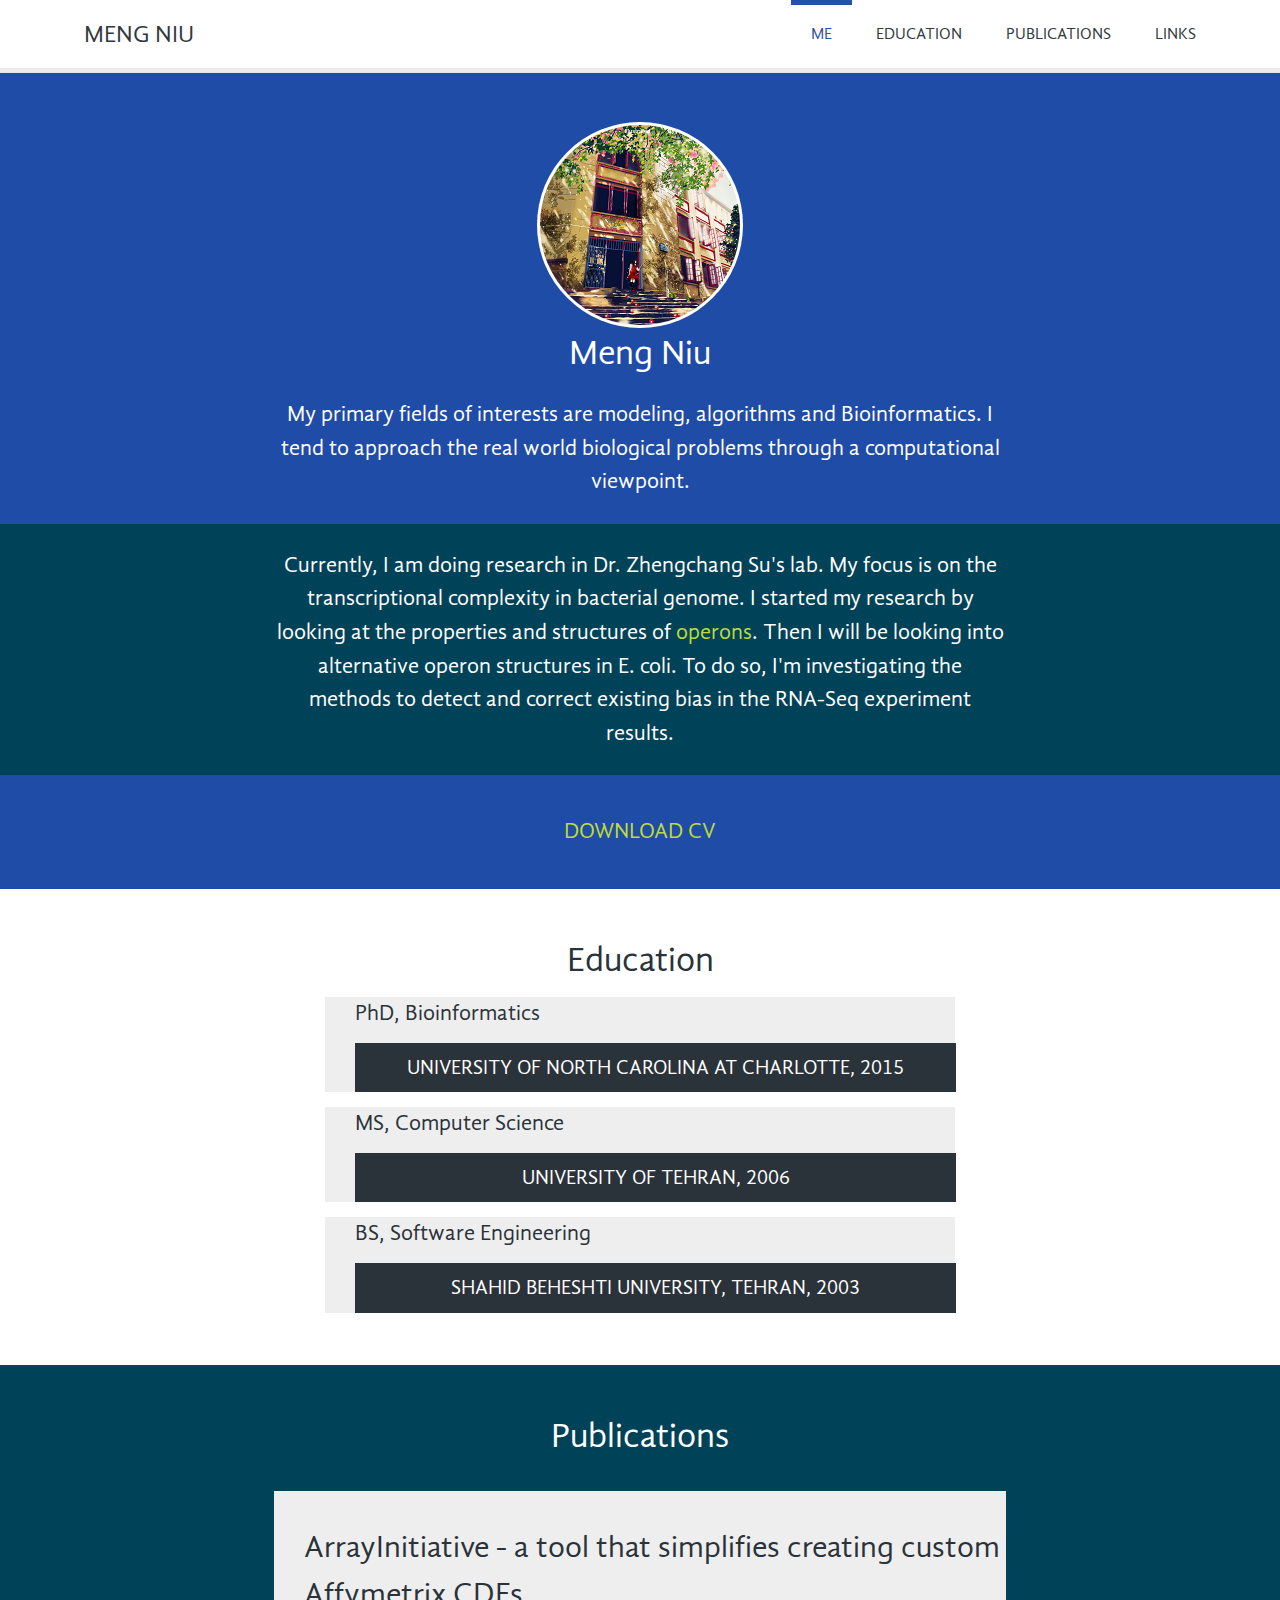
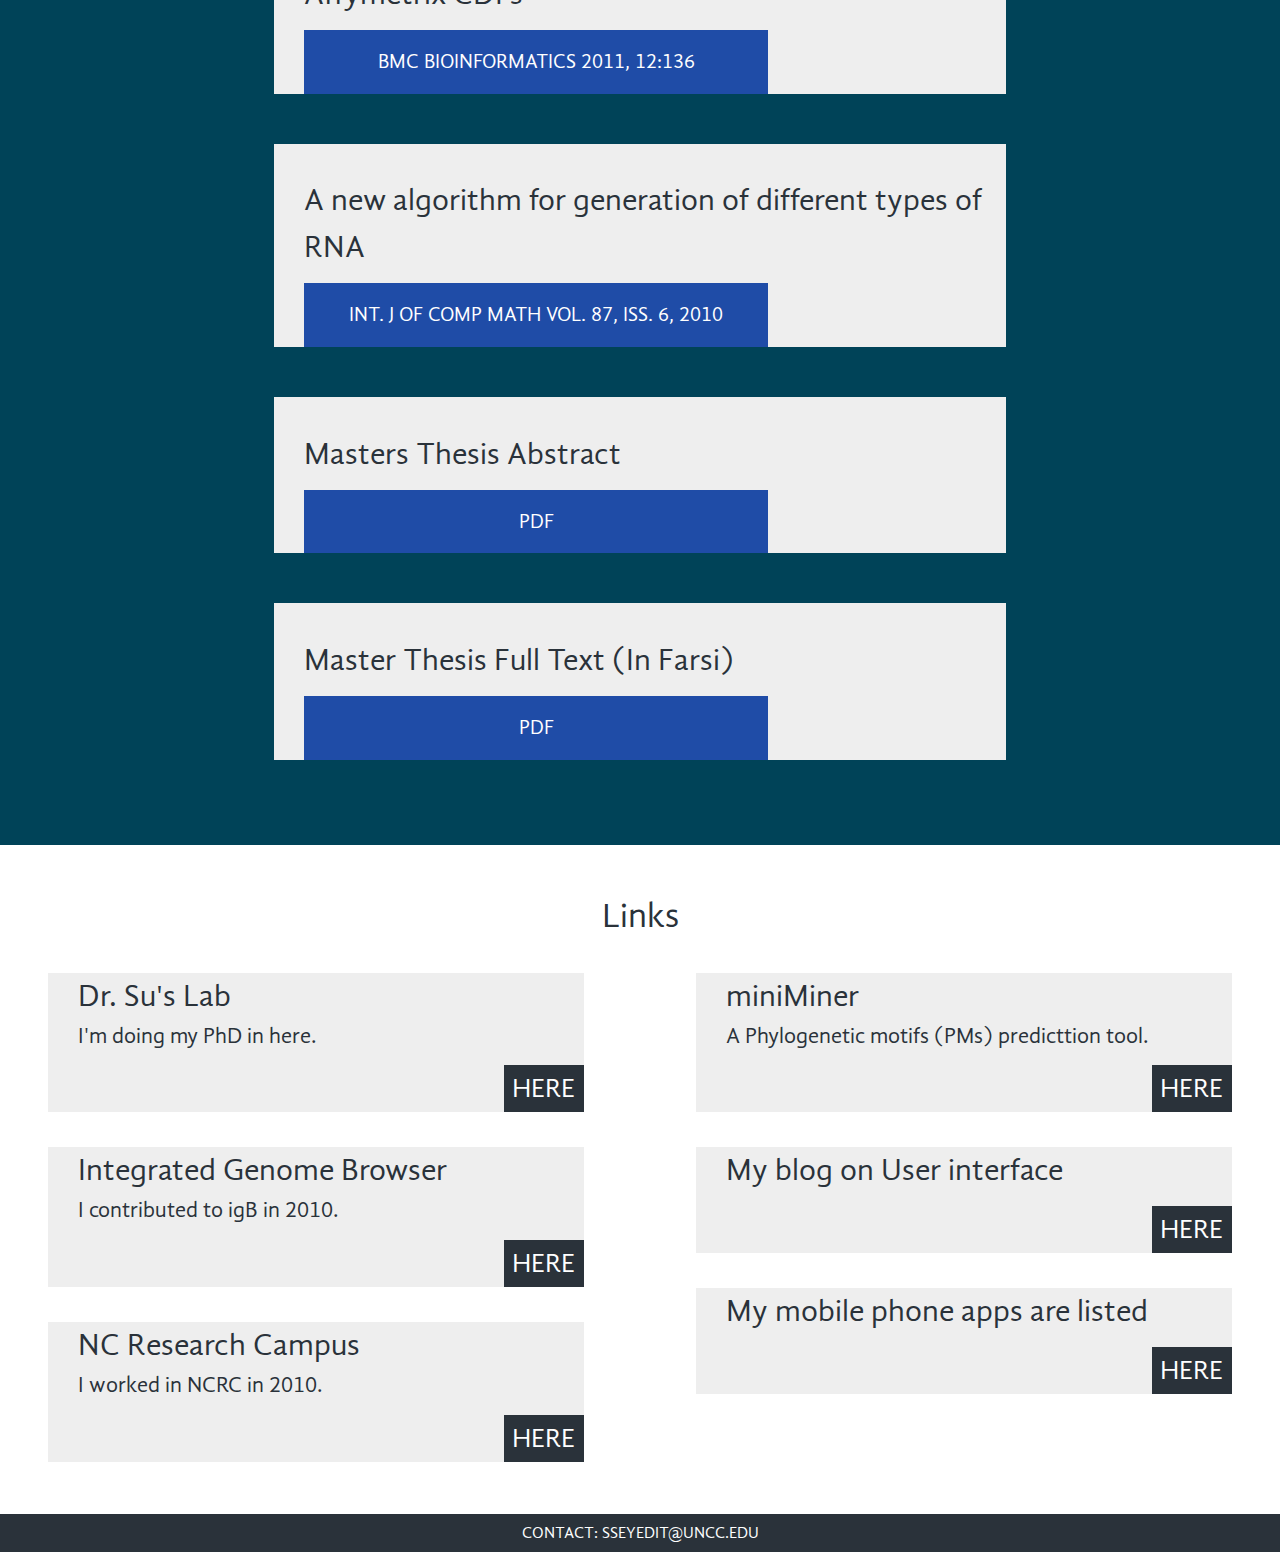
==== index.html @ 91dd3943 "clone_ehsans" ====
<!--
Author: W3layouts
Author URL: http://w3layouts.com
License: Creative Commons Attribution 3.0 Unported
License URL: http://creativecommons.org/licenses/by/3.0/
-->
<!DOCTYPE HTML>
<html>
	<head>
		<title>Meng Niu</title>
		<link href="styles/styleweb.css" rel="stylesheet" type="text/css"  media="all" />
		<link href='http://fonts.googleapis.com/css?family=Karla' rel='stylesheet' type='text/css'>
		<script type="text/javascript" src="https://ajax.googleapis.com/ajax/libs/jquery/1.9.1/jquery.min.js"></script>
		<script type="text/javascript" src="scripts/detectmobilebrowser.js"></script>
		<script type="text/javascript">
		
		if (isMobile()) {window.location='mindex.html'}
		
		jQuery(document).ready(function($) {
			var headerHeight = $("div#header").height()+2;
			$(".scroll").click(function(event){		
				event.preventDefault();

				var parent = $(this).parent();
				siblings = parent.siblings(),
				isOn = parent.toggleClass('active').hasClass('active');
				siblings.toggleClass('active', !isOn);

				var scrollToPosition = $(this.hash).offset().top-headerHeight;
				$('html,body').animate({scrollTop:scrollToPosition},400);

			});

			var topMenu = $("#top-nav");
			topMenuHeight = topMenu.outerHeight()+15;
			menuItems = topMenu.find("a");
			scrollItems = menuItems.map(function(){
					var item = $($(this).attr("href"));
					if (item.length) { return item; }
				});		

		});
		// Bind to scroll
		$(window).scroll(function() {
			// Get container scroll position
			var fromTop = $(this).scrollTop()+topMenuHeight;
			// Get id of current scroll item
			// var cur = scrollItems.map(function() {
			// 	if ($(this).offset().top < fromTop)
			// 		return this;
			// });
			// Get the id of the current element
			// cur = cur[cur.length-1];

			var distance = scrollItems.map(function() {
					return Math.abs($(this).offset().top - fromTop);
			});

			cur = scrollItems[distance.index(Math.min.apply(Math, distance))];

			var id = cur && cur.length ? cur[0].id : "me";
			// Set/remove active class
			menuItems
				.parent().removeClass("active")
				.end().filter("[href=#"+id+"]").parent().addClass("active");
			});
		</script>
	</head>
	<body>
		<!-- start-wrap -->
		<!-- start-header -->
	<div id="header" class="header">
		<div class="wrap">
			<!-- start-logo -->
			<div class="logo">
				<a href="#" alt="牛猛">Meng Niu</a> 
			</div>
			<!-- End-logo -->
			<!-- start-top-nav -->
			<div class="top-nav">
				<ul id="top-nav">
					<li class="active"><a href="#me" class="scroll">Me</a></li>
					<li><a href="#education" class="scroll">Education</a></li>
					<li><a href="#publication" class="scroll">Publications</a></li>
					<li><a href="#links" class="scroll">Links</a></li>
				</ul>
			</div>
			<div class="clear"> </div>
			<!-- End-top-nav -->
	     </div>
	</div>
		<!-- End-wrap -->
	<div id="content" class="content">
		<div class="grid1" id="me">
			<a href="#"><img src="images/sand.png" title="Ehsan" /></a>
			<h3>Meng Niu</h3>
			<p>
			My primary fields of interests are modeling, algorithms and Bioinformatics. I tend to approach the real world biological problems through a computational viewpoint.

			</p>
			<div>
				<p>
				Currently, I am doing research in Dr. Zhengchang Su's lab. My focus is on the transcriptional complexity in bacterial genome. I started my research by looking at the properties and structures of <a href="http://en.wikipedia.org/wiki/Operon" target="_blank">operons</a>. Then I will be looking into alternative operon structures in <i>E. coli</i>. To do so, I'm investigating the methods to detect and correct existing bias in the RNA-Seq experiment results.
	        	</p> 
        	</div>
        	<p class="twiiter-box"><a class="button" href="mydocs/Ehsan_Tabari_CV.pdf">Download CV</a></p>
		</div>
		<div class="grid2" id="education">
			<h3>Education</h3>
			<ul>
				<li>
					<p>PhD, Bioinformatics<br>
					<a href="http://bioinformatics.uncc.edu" target="_blank">University of North Carolina at Charlotte, 2015</a>
					<p>
				</li>
				<li>
					<p>MS, Computer Science <br>
					<a href="http://en.wikipedia.org/wiki/University_of_Tehran" target="_blank">University of Tehran, 2006</a>
					</p>
				</li>
				<li>
					<p>BS, Software Engineering<br>
					<a href="http://en.wikipedia.org/wiki/Shahid_Beheshti_University" target="_blank">Shahid Beheshti University, Tehran, 2003</a>
					</p>
				</li>
			</ul>
		</div>
		<div class="grid22" id="publication">
			<h3>Publications</h3>
			<ul>
				<li>
					<p><!--Christopher C Overall, D Andrew Carr, Ehsan S Tabari, Kevin J Thompson and Jennifer W Weller: --> <br><b>ArrayInitiative - a tool that simplifies creating custom Affymetrix CDFs</b><br>
					<a href="http://www.biomedcentral.com/1471-2105/12/136" target="_blank">BMC Bioinformatics 2011, 12:136</a>
					<p>
				</li>
				<li>
					<p><!--E. Seyedi-Tabari, H. Ahrabian and A. Nowzari-Dalini: --><br><b>A new algorithm for generation of different types of RNA</b> <br>
					<a href="http://www.tandfonline.com/doi/full/10.1080/00207160802140049" target="_blank">Int. J of Comp Math
Vol. 87, Iss. 6, 2010</a>
					</p>
				</li>
				<li>
					<p><br><b>Masters Thesis Abstract</b><br>
					<a href="http://etabari.com/mydocs/Ehsan_Tabari_thesisa.pdf" target="_blank">pdf</a>
					</p>
				</li>
				<li>
					<p><br><b>Master Thesis Full Text (In Farsi)</b><br>
					<a href="http://etabari.com/mydocs/Ehsan_Tabari_thesis.pdf" target="_blank" >pdf</a>
					</p>
				</li>
			</ul>
		</div>
		<div class="grid2col" id="links">
			<h3>Links</h3>
			<ul>
				<li>
					<div><b>Dr. Su's Lab</b><br>
						I'm doing my PhD in here.<br>
					<p><a href="http://sulab.uncc.edu/" target="_blank">here</a></p>
					</div>
				</li>
				<li>
					<div><b>Integrated Genome Browser</b><br>
						I contributed to igB in 2010.<br>
					<p><a href="http://igb.genoviz.org/" target="_blank">here</a></p>
					</div>
				</li>
				<li>
					<div><b>NC Research Campus</b><br>
						I worked in NCRC in 2010.<br>
					<p><a href="http://www.ncresearchcampus.net/" target="_blank">here</a></p>
					</div>
				</li>
				<li>
					<div><b>miniMiner</b><br>
					A Phylogenetic motifs (PMs) predicttion tool.<br>
					<p><a href="http://miniminer.sourceforge.net/" target="_blank">here</a></p>
					</div>
				</li>
				<li>
					<div><b>My blog on User interface</b><br>
					<p><a href="http://blog.etabari.com" target="_blank">here</a></p>
					</div>
				</li>
				<li>
					<div><b>My mobile phone apps are listed</b><br>
					<p><a href="http://etabari.com/winphone/" target="_blank">here</a></p>
					</div>
				</li>
			</ul>
		</div>
  <!--
		<div class="catch-me">
			<h3>I'M SOCIAL</h3>
			<p>How about follow me in social media?</p>
			<ul>
				<li><a href="#"><img src="images/facebook.png" title="facebook" /></a></li>
				<li><a href="#"><img src="images/rss.png" title="Rss" /></a></li>
				<li><a href="#"><img src="images/googlepluse.png" title="Googlepluse" /></a></li>
				<li><a href="#"><img src="images/twitt.png" title="Twitter" /></a></li>
			</ul>
		</div>
	-->
		<div class="footer">
			<p><!--Seyed Ehsan Seyedi Tabari--> Contact: sseyedit@uncc.edu</p>
		</div>
	</div>

	</body>
</html>
---- styles/styleweb.css ----
/*---
FOR WEB 

Author: W3layouts
Author URL: http://w3layouts.com
License: Creative Commons Attribution 3.0 Unported
License URL: http://creativecommons.org/licenses/by/3.0/
--*/

/*
color changes:

  1F4CA7  -> 1F4CA7
  2a323a -> BEDB39
*/
/* reset */
html,body,div,span,applet,object,iframe,h1,h2,h3,h4,h5,h6,p,blockquote,pre,a,abbr,acronym,address,big,cite,code,del,dfn,em,img,ins,kbd,q,s,samp,small,strike,strong,sub,sup,tt,var,b,u,i,dl,dt,dd,ol,nav ul,nav li,fieldset,form,label,legend,table,caption,tbody,tfoot,thead,tr,th,td,article,aside,canvas,details,embed,figure,figcaption,footer,header,hgroup,menu,nav,output,ruby,section,summary,time,mark,audio,video{margin:0;padding:0;border:0;font-size:100%;font:inherit;vertical-align:baseline;}
article, aside, details, figcaption, figure,footer, header, hgroup, menu, nav, section {display: block;}
ol,ul{list-style:none;margin:0px;padding:0px;}
blockquote,q{quotes:none;}
blockquote:before,blockquote:after,q:before,q:after{content:'';content:none;}
table{border-collapse:collapse;border-spacing:0;}
/* start editing from here */
a{text-decoration:none;}
.txt-rt{text-align:right;}/* text align right */
.txt-lt{text-align:left;}/* text align left */
.txt-center{text-align:center;}/* text align center */
.float-rt{float:right;}/* float right */
.float-lt{float:left;}/* float left */
.clear{clear:both;}/* clear float */
.pos-relative{position:relative;}/* Position Relative */
.pos-absolute{position:absolute;}/* Position Absolute */
.vertical-base{	vertical-align:baseline;}/* vertical align baseline */
.vertical-top{	vertical-align:top;}/* vertical align top */
nav.vertical ul li{	display:block;}/* vertical menu */
nav.horizontal ul li{	display: inline-block;}/* horizontal menu */
img{max-width:100%;}
/*end reset*/
@font-face {
    font-family: 'gandhi_sansregular';
    src: url('GandhiSans-Regular-webfont.eot');
    src: url('GandhiSans-Regular-webfont.eot?#iefix') format('embedded-opentype'),
         url('GandhiSans-Regular-webfont.woff') format('woff'),
         url('GandhiSans-Regular-webfont.ttf') format('truetype'),
         url('GandhiSans-Regular-webfont.svg#gandhi_sansregular') format('svg');
    font-weight: normal;
    font-style: normal;

}
.wrap{
	width:80%;
	margin:0 auto;
}
.content {
	margin-top: 72px;
}
/*---start-header---*/
.header{
	background: #FFFFFF;
	border-bottom: 5px solid rgba(192, 192, 192, 0.31);
	position: fixed;
	top: 0px;
	z-index: 5;
	opacity: 0.97;
	width:100%;
}
.logo{
	float:left;
}
.logo a{
	font-family: 'gandhi_sansregular';
	color: #2a323a;
	text-transform: uppercase;
	font-size: 24px;
	display: block;
	padding: 20px;
}
.top-nav{
	float:right;
}
.top-nav ul li{
	display:inline-block;
}
.top-nav ul li a{
	font-family: 'gandhi_sansregular';
	color: #2a323a;
	padding: 20px;
	display: block;
	text-transform: uppercase;
	transition: 0.5s ease;
	-o-transition: 0.5s ease;
	-webkit-transition: 0.5s ease;
}
.top-nav li.active> a, .top-nav li> a:hover {
	border-top: 5px solid #1F4CA7 ;
	color: #1F4CA7 ;
}
/*---End-header---*/
/*---content----*/
.grid1{
	background:#1F4CA7 ;
	text-align:center;
	padding-top: 50px;
	padding-bottom: 0px;
}
.grid1 h3{
	font-family: 'gandhi_sansregular';
	color: #FFF;
	font-size: 2.2em;
}
.grid1 img{
	background:#fff;
	padding:3px;
	border-radius: 50%;
}
.grid1 p a,.grid1 p{
	font-family: 'gandhi_sansregular';
	color: #FFF;
	font-size: 1.4em;
	line-height: 1.5em;
}
.grid1 p{
	width: 57%;
	margin:0 auto;
	padding: 25px 0;
}
.grid1 p a{
	font-size: 1em;
	/*padding-left: 5px;*/
	color:#BEDB39;
	transition: 0.5s ease;
	-o-transition: 0.5s ease;
	-webkit-transition: 0.5s ease;
}
.grid1 p a:hover{
	color:#FFF;
}

.grid1 div {
	background: #004358;
}


/*---grid2----*/

.grid2{
	text-align:center;
	padding: 50px 0px;
}

.grid2 h3{
	font-family: 'gandhi_sansregular';
	color: #2A323A;
	font-size: 2.2em;
}


.grid2 ul {
	margin: 2px auto;
}

.grid2 ul li{
	display:block; 
	padding: 15px 0px 0px 0px; 
	text-align: center;
}

.grid2 ul li a,.grid2 ul li p{
	width: 600px;
	display:block;
	text-align: center;
	background:#eee;
	margin: 0 auto;
}

.grid2 ul li p{
	font-family: 'gandhi_sansregular';
	text-align:left;
	padding-left: 30px;
	color: #2A323A;
	font-size: 1.4em;
	line-height: 1.5em;
}
.grid2 ul li p b{
	font-family: 'gandhi_sansregular';
	text-align:left;
	font-style: bold;
	color: #2A323A;
	font-size: 1.4em;
	line-height: 1.5em;
}
.grid2 ul li a{
	font-family: 'gandhi_sansregular';
	width: 537px;
	color: #FFFFFF;
	margin-top: 12px;
	background: #2A323A;
	display: block;
	padding: 8px 32px;
	text-transform: uppercase;
	font-size: 0.875em;
	transition: 0.5s ease;
	-o-transition: 0.5s ease;
	-webkit-transition: 0.5s ease;
}
.grid2 ul li a:hover{
	color:#1F4CA7 ;
}

/* === grid 22 ==== */

.grid22{
	text-align:center;
	padding: 50px 0px;
	background: #004358;
}

.grid22 h3{
	font-family: 'gandhi_sansregular';
	color: #FFFFFF;
	font-size: 2.2em;
}


.grid22 ul {
	margin: 10px auto;
}

.grid22 ul li{
	display:block; 
	padding: 25px; 
	text-align: center;
}

.grid22 ul li a,.grid22 ul li p{
	width: 57%;
	display:block;
	text-align: center;
	/*background: #eee;*/
	background: #eee;
	margin: 0 auto;
}

.grid22 ul li p{
	font-family: 'gandhi_sansregular';
	text-align:left;
	padding-left: 30px;
	padding-bottom: 0px;
	color: #2A323A;
	font-size: 1.4em;
	line-height: 1.5em;
}
.grid22 ul li p b{
	font-family: 'gandhi_sansregular';
	text-align:left;
	font-style: bold;
	color: #2A323A;
	font-size: 1.4em;
	line-height: 1.5em;
}

.grid22 ul li a{
	font-family: 'gandhi_sansregular';
	color: #FFFFFF;
	margin-top: 12px;
	background: #1F4CA7 ;
	display: inline-block;
	padding: 15px 32px;
	text-transform: uppercase;
	font-size: 0.875em;
	transition: 0.5s ease;
	-o-transition: 0.5s ease;
	-webkit-transition: 0.5s ease;
}
.grid22 ul li a:hover{
	background: #2A323A;
}




/*---grid2col----*/

.grid2col{
	text-align:center;
	padding: 50px 0px;

}

.grid2col h3{
	font-family: 'gandhi_sansregular';
	color: #2A323A;
	font-size: 2.2em;
}


.grid2col ul {
	margin: 2px auto;
	column-count: 2;
	-webkit-column-count: 2;
	-moz-column-count: 2;
}

.grid2col ul li{
	display:block; 
	padding: 35px 0px 0px 0px; 
	text-align: center;
}

.grid2col ul li a,.grid2col ul li p, .grid2col ul li div{
	width: 80%;
	display:inline-block;
	text-align: center;
	background:#eee;
	margin: 0 auto;
}

.grid2col ul li div{
	font-family: 'gandhi_sansregular';
	text-align:left;
	padding-left: 30px;
	color: #2A323A;
	font-size: 1.4em;
	line-height: 1.5em;
}
.grid2col ul li div p{
	font-family: 'gandhi_sansregular';
	text-align:right;
	color: #2A323A;
	font-size: 1.4em;
	line-height: 1.5em;
	width: 100%;
}
.grid2col ul li div b{
	font-family: 'gandhi_sansregular';
	text-align:left;
	font-style: bold;
	color: #2A323A;
	font-size: 1.4em;
	line-height: 1.5em;
}
.grid2col ul li a{
	font-family: 'gandhi_sansregular';
	width: 80px;
	color: #FFFFFF;
	margin-top: 12px;
	background: #2A323A;
	display: inline-block;
	padding-top: 8px 32px;
	text-transform: uppercase;
	font-size: 0.875em;
	transition: 0.5s ease;
	-o-transition: 0.5s ease;
	-webkit-transition: 0.5s ease;
}
.grid2col ul li a:hover{
	color:#1F4CA7 ;
}
/*----grid3-----*/
.grid3{
	background:#F5F5F5;
	padding: 50px 0px;
}
.grid3-header{
	text-align: center;
	border-bottom: 1px solid rgba(192, 192, 192, 0.44);
	width: 66%;
	margin: 0 auto;
}
.grid3-header h3{
	font-family: 'gandhi_sansregular';
	color: #2A323A;
	font-size: 2.3em;
	padding-bottom: 1px;
}
.grid3-header p{
	font-family: 'gandhi_sansregular';
	color: #2A323A;
	font-size: 1.4em;
	line-height: 1.5em;
	padding-bottom: 20px;
}
.grid3-left{
	float: left;
	width: 42%;
}
.grid3-left ul li{
	display:inline-block;
}
.grid3-left ul li a{
	padding: 9px;
}
.grid3-left h3{
	font-family: 'gandhi_sansregular';
	color: #2A323A;
	font-size: 1.9em;
	padding: 0px 0px 5px 0px;
}
.grid3-left p{
	font-family: 'gandhi_sansregular';
	color: #2A323A;
	font-size: 1em;
	line-height: 1.8em;
	padding-bottom: 20px;
	width: 98%;
}
.grid3-right{
	float: right;
	width: 57%;	
	background: #fff;
	padding: 4px;
	box-shadow: 0px 0px 10px rgba(136, 136, 136, 0.14);
}
.grid3-content{
	width: 65%;
	margin:0 auto;
	margin-top: 20px;
}
.button{
	font-family: 'gandhi_sansregular';
	color: #FFFFFF;
	margin-top: 0px;
	background: #1F4CA7 ;
	display: inline-block;
	padding: 15px 32px;
	text-transform: uppercase;
	font-size: 0.875em;
	transition: 0.5s ease;
	-o-transition: 0.5s ease;
	-webkit-transition: 0.5s ease;
}
.button:hover{
	background: #2A323A;
}
.grid3-left ul{
	margin: 0px 0px 9px 0px;
}
/*----twiiter-box----*/
.twiiter-box{
	padding: 25px 0px;
	text-align:center;
}
.twiiter-box p{
	font-family: 'gandhi_sansregular';
	color: #2A323A;
	font-size: 1em;
	line-height: 1.8em;
	padding-bottom: 20px;
	font-size: 1.2em;
}
.twiiter-box p a{
	color:#1F4CA7 ;
	transition: 0.5s ease;
	-o-transition: 0.5s ease;
	-webkit-transition: 0.5s ease;
	font-size: 1.1em;
}
.twiiter-box p a:hover{
	color:#2A323A;
}
/*---contact----*/
.contact{
	background: #1F4CA7 ;
	text-align: center;
	padding: 50px 0px;
}
.contact h3{
	font-family: 'gandhi_sansregular';
	color: #FFF;
	font-size: 2.2em;
	padding-bottom: 4px;
}
.contact input[type="text"]{
	width: 40%;
	display: inline-block;
	padding: 10px;
	margin: 20px 9px;
	font-family: 'gandhi_sansregular';
	color: #2A323A;
	font-size: 1em;
	outline: none;
}
.contact textarea{
	width: 83%;
	margin: 0 auto;
	display: block;
	padding: 10px;
	margin-bottom: 20px;
	height: 120px;
	font-family: 'gandhi_sansregular';
	color: #2A323A;
	font-size: 1em;
	outline: none;
}
.contact p{
	font-family: 'gandhi_sansregular';
	color: #FFF;
	font-size: 1em;
	line-height: 1.8em;
	margin-bottom: 3px;
}
.contact input[type="submit"]{
	font-family: 'gandhi_sansregular';
	color: #FFFFFF;
	margin-top: 12px;
	background: #2A323A;
	display: block;
	padding: 12px 0px;
	text-transform: uppercase;
	font-size: 0.875em;
	transition: 0.5s ease;
	-o-transition: 0.5s ease;
	-webkit-transition: 0.5s ease;
	border: none;
	width: 84.3%;
	margin: 0 auto;
	outline: none;
}
.contact input[type="submit"]:hover{
	background: #fff;
	color:#2A323A;
	cursor:pointer;
}
.catch-me{
	text-align:center;
	padding: 50px 0px;
}
.catch-me ul li{
	display:inline-block;
}
.catch-me h3{
	font-family: 'gandhi_sansregular';
	color: #2A323A;
	font-size: 2.2em;
	padding-bottom: 12px;
	text-transform: uppercase;
}
.catch-me p{
	font-family: 'gandhi_sansregular';
	color: #2A323A;
	font-size: 1em;
	line-height: 1.8em;
	width: 51%;
	margin: 0 auto;
	padding-bottom: 22px;
}
.catch-me ul li a{
	display: block;
	margin: 0px 5px;
}
.catch-me ul li a img{
	border-radius: 50%;
}
/*----footer----*/
.footer{
	text-align:center;
	padding:10px;
	background: #2A323A;
}
.footer p{
	font-family: 'gandhi_sansregular';
	color: #FFF;
	font-size: 1em;
	text-transform: uppercase;
}
.footer p a{
	color:#1F4CA7 ;
	transition: 0.5s ease;
	-o-transition: 0.5s ease;
	-webkit-transition: 0.5s ease;
}
.footer p a:hover{
	color:#fff;
}
/*----responsive design----*/
@media only screen and (max-width: 1366px) and (min-width: 1280px) {
	.wrap{
		width:90%;
	}
	.grid3-content {
		width: 76%;
	}
}
@media only screen and (max-width: 1280px) and (min-width: 1024px) {
	.wrap{
		width:90%;
	}
	.grid3-content {
		width: 76%;
	}
	.contact input[type="text"] {
		width: 39.5%;
	}
}
@media only screen and (max-width: 1024px) and (min-width: 768px) {
	.wrap{
		width:90%;
	}
	.grid3-content {
		width: 83%;
	}
	.grid3-header {
		width: 81%;
	}
	.contact input[type="text"] {
		width: 39%;
	}
	.contact input[type="submit"] {
		width:85%;
	}
	.catch-me p {
		width:70%;
	}
	.grid2 ul li {
		width: 174px;
	}
	.grid1 p {
		width: 77%;
	}
}
@media only screen and (max-width: 768px) and (min-width: 640px) {
	.wrap{
		width:90%;
	}
	.grid3-content {
		width: 83%;
	}
	.grid3-header {
		width: 81%;
	}
	.contact input[type="text"] {
		width: 38%;
	}
	.contact input[type="submit"] {
		width: 86%;
	}
	.catch-me p {
		width:70%;
	}
	.grid2 ul li {
		width: 160px;
	}
	.grid1 p {
		width: 77%;
	}
	.grid2 ul li a {
		padding: 8px 23px;
	}
	.grid3-right {
		width: 55%;
	}
	.catch-me ul li a {
		display: block;
		margin: 0px 10px;
	}
	.grid1 p a, .grid1 p,.grid2 p,.grid3 p{
		font-size:1.2em;
	}
	.grid3-header h3 {
		font-size: 2em;
	}
}
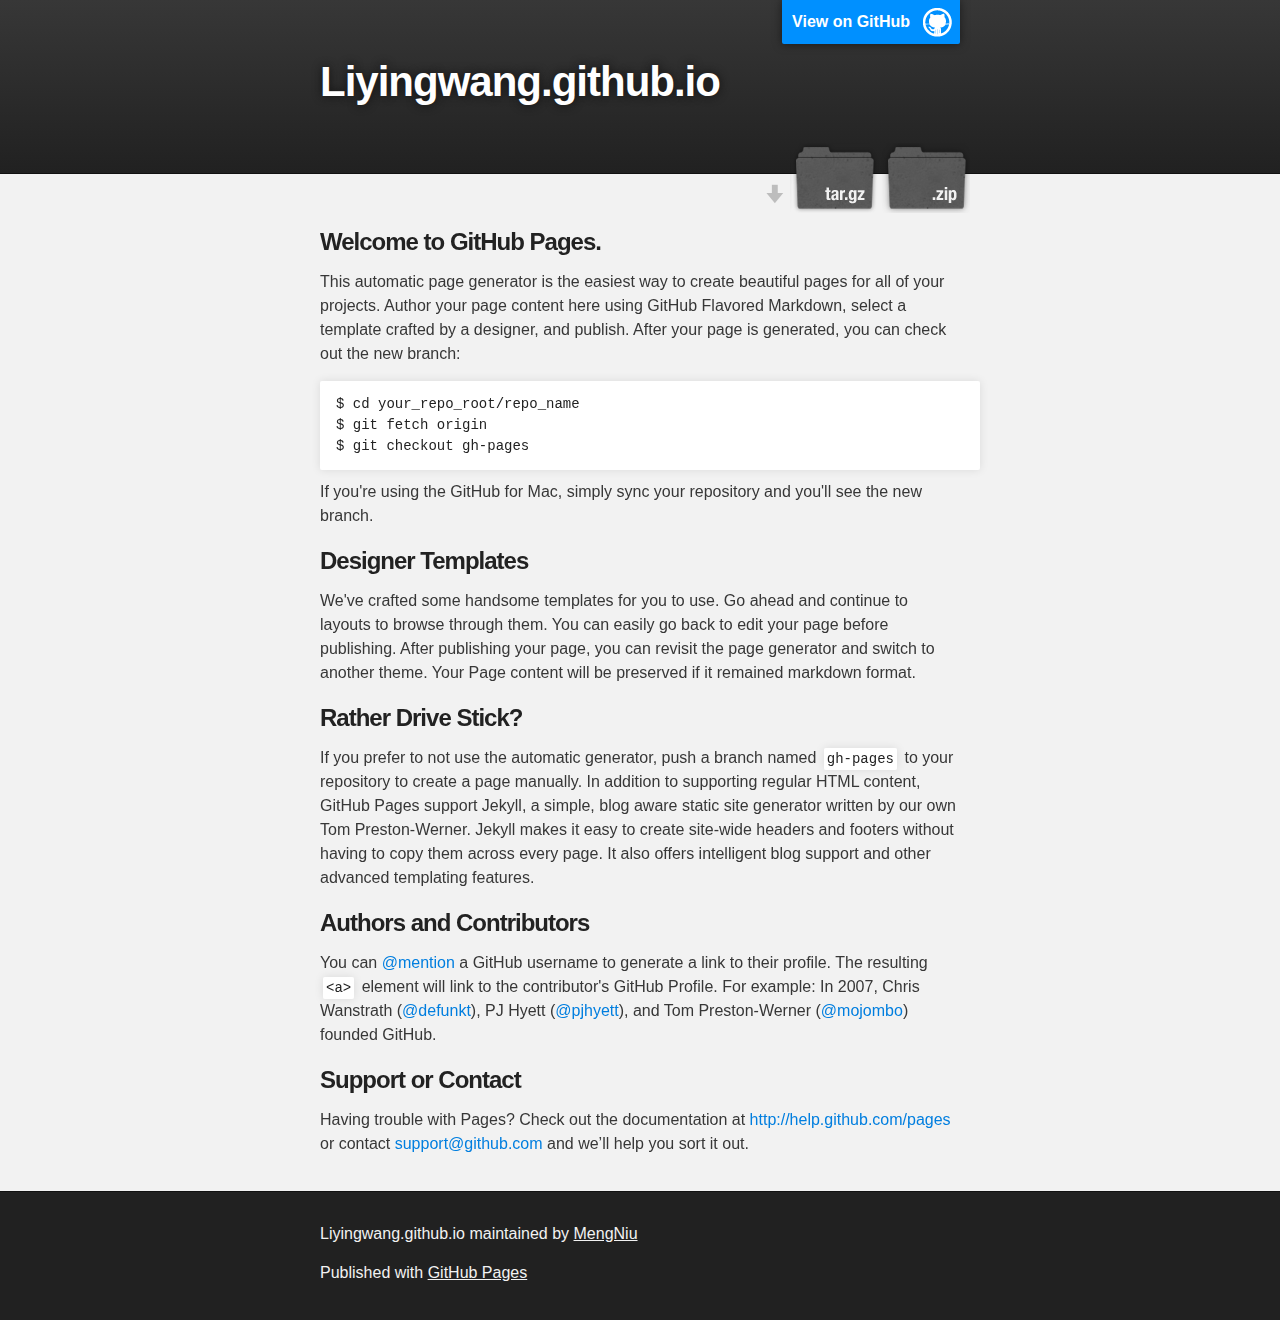
==== commit 33c2e190: "Create gh-pages branch via GitHub" ====
--- a/index.html
+++ b/index.html
@@ -1,212 +1,79 @@
-<!--
-Author: W3layouts
-Author URL: http://w3layouts.com
-License: Creative Commons Attribution 3.0 Unported
-License URL: http://creativecommons.org/licenses/by/3.0/
--->
-<!DOCTYPE HTML>
+<!DOCTYPE html>
 <html>
-	<head>
-		<title>Meng Niu</title>
-		<link href="styles/styleweb.css" rel="stylesheet" type="text/css"  media="all" />
-		<link href='http://fonts.googleapis.com/css?family=Karla' rel='stylesheet' type='text/css'>
-		<script type="text/javascript" src="https://ajax.googleapis.com/ajax/libs/jquery/1.9.1/jquery.min.js"></script>
-		<script type="text/javascript" src="scripts/detectmobilebrowser.js"></script>
-		<script type="text/javascript">
-		
-		if (isMobile()) {window.location='mindex.html'}
-		
-		jQuery(document).ready(function($) {
-			var headerHeight = $("div#header").height()+2;
-			$(".scroll").click(function(event){		
-				event.preventDefault();
 
-				var parent = $(this).parent();
-				siblings = parent.siblings(),
-				isOn = parent.toggleClass('active').hasClass('active');
-				siblings.toggleClass('active', !isOn);
+  <head>
+    <meta charset='utf-8' />
+    <meta http-equiv="X-UA-Compatible" content="chrome=1" />
+    <meta name="description" content="Liyingwang.github.io : " />
 
-				var scrollToPosition = $(this.hash).offset().top-headerHeight;
-				$('html,body').animate({scrollTop:scrollToPosition},400);
+    <link rel="stylesheet" type="text/css" media="screen" href="stylesheets/stylesheet.css">
 
-			});
+    <title>Liyingwang.github.io</title>
+  </head>
 
-			var topMenu = $("#top-nav");
-			topMenuHeight = topMenu.outerHeight()+15;
-			menuItems = topMenu.find("a");
-			scrollItems = menuItems.map(function(){
-					var item = $($(this).attr("href"));
-					if (item.length) { return item; }
-				});		
+  <body>
 
-		});
-		// Bind to scroll
-		$(window).scroll(function() {
-			// Get container scroll position
-			var fromTop = $(this).scrollTop()+topMenuHeight;
-			// Get id of current scroll item
-			// var cur = scrollItems.map(function() {
-			// 	if ($(this).offset().top < fromTop)
-			// 		return this;
-			// });
-			// Get the id of the current element
-			// cur = cur[cur.length-1];
+    <!-- HEADER -->
+    <div id="header_wrap" class="outer">
+        <header class="inner">
+          <a id="forkme_banner" href="https://github.com/MengNiu/liyingwang.github.io">View on GitHub</a>
 
-			var distance = scrollItems.map(function() {
-					return Math.abs($(this).offset().top - fromTop);
-			});
+          <h1 id="project_title">Liyingwang.github.io</h1>
+          <h2 id="project_tagline"></h2>
 
-			cur = scrollItems[distance.index(Math.min.apply(Math, distance))];
+            <section id="downloads">
+              <a class="zip_download_link" href="https://github.com/MengNiu/liyingwang.github.io/zipball/master">Download this project as a .zip file</a>
+              <a class="tar_download_link" href="https://github.com/MengNiu/liyingwang.github.io/tarball/master">Download this project as a tar.gz file</a>
+            </section>
+        </header>
+    </div>
 
-			var id = cur && cur.length ? cur[0].id : "me";
-			// Set/remove active class
-			menuItems
-				.parent().removeClass("active")
-				.end().filter("[href=#"+id+"]").parent().addClass("active");
-			});
-		</script>
-	</head>
-	<body>
-		<!-- start-wrap -->
-		<!-- start-header -->
-	<div id="header" class="header">
-		<div class="wrap">
-			<!-- start-logo -->
-			<div class="logo">
-				<a href="#" alt="牛猛">Meng Niu</a> 
-			</div>
-			<!-- End-logo -->
-			<!-- start-top-nav -->
-			<div class="top-nav">
-				<ul id="top-nav">
-					<li class="active"><a href="#me" class="scroll">Me</a></li>
-					<li><a href="#education" class="scroll">Education</a></li>
-					<li><a href="#publication" class="scroll">Publications</a></li>
-					<li><a href="#links" class="scroll">Links</a></li>
-				</ul>
-			</div>
-			<div class="clear"> </div>
-			<!-- End-top-nav -->
-	     </div>
-	</div>
-		<!-- End-wrap -->
-	<div id="content" class="content">
-		<div class="grid1" id="me">
-			<a href="#"><img src="images/sand.png" title="Ehsan" /></a>
-			<h3>Meng Niu</h3>
-			<p>
-			My primary fields of interests are modeling, algorithms and Bioinformatics. I tend to approach the real world biological problems through a computational viewpoint.
+    <!-- MAIN CONTENT -->
+    <div id="main_content_wrap" class="outer">
+      <section id="main_content" class="inner">
+        <h3>
+<a name="welcome-to-github-pages" class="anchor" href="#welcome-to-github-pages"><span class="octicon octicon-link"></span></a>Welcome to GitHub Pages.</h3>
 
-			</p>
-			<div>
-				<p>
-				Currently, I am doing research in Dr. Zhengchang Su's lab. My focus is on the transcriptional complexity in bacterial genome. I started my research by looking at the properties and structures of <a href="http://en.wikipedia.org/wiki/Operon" target="_blank">operons</a>. Then I will be looking into alternative operon structures in <i>E. coli</i>. To do so, I'm investigating the methods to detect and correct existing bias in the RNA-Seq experiment results.
-	        	</p> 
-        	</div>
-        	<p class="twiiter-box"><a class="button" href="mydocs/Ehsan_Tabari_CV.pdf">Download CV</a></p>
-		</div>
-		<div class="grid2" id="education">
-			<h3>Education</h3>
-			<ul>
-				<li>
-					<p>PhD, Bioinformatics<br>
-					<a href="http://bioinformatics.uncc.edu" target="_blank">University of North Carolina at Charlotte, 2015</a>
-					<p>
-				</li>
-				<li>
-					<p>MS, Computer Science <br>
-					<a href="http://en.wikipedia.org/wiki/University_of_Tehran" target="_blank">University of Tehran, 2006</a>
-					</p>
-				</li>
-				<li>
-					<p>BS, Software Engineering<br>
-					<a href="http://en.wikipedia.org/wiki/Shahid_Beheshti_University" target="_blank">Shahid Beheshti University, Tehran, 2003</a>
-					</p>
-				</li>
-			</ul>
-		</div>
-		<div class="grid22" id="publication">
-			<h3>Publications</h3>
-			<ul>
-				<li>
-					<p><!--Christopher C Overall, D Andrew Carr, Ehsan S Tabari, Kevin J Thompson and Jennifer W Weller: --> <br><b>ArrayInitiative - a tool that simplifies creating custom Affymetrix CDFs</b><br>
-					<a href="http://www.biomedcentral.com/1471-2105/12/136" target="_blank">BMC Bioinformatics 2011, 12:136</a>
-					<p>
-				</li>
-				<li>
-					<p><!--E. Seyedi-Tabari, H. Ahrabian and A. Nowzari-Dalini: --><br><b>A new algorithm for generation of different types of RNA</b> <br>
-					<a href="http://www.tandfonline.com/doi/full/10.1080/00207160802140049" target="_blank">Int. J of Comp Math
-Vol. 87, Iss. 6, 2010</a>
-					</p>
-				</li>
-				<li>
-					<p><br><b>Masters Thesis Abstract</b><br>
-					<a href="http://etabari.com/mydocs/Ehsan_Tabari_thesisa.pdf" target="_blank">pdf</a>
-					</p>
-				</li>
-				<li>
-					<p><br><b>Master Thesis Full Text (In Farsi)</b><br>
-					<a href="http://etabari.com/mydocs/Ehsan_Tabari_thesis.pdf" target="_blank" >pdf</a>
-					</p>
-				</li>
-			</ul>
-		</div>
-		<div class="grid2col" id="links">
-			<h3>Links</h3>
-			<ul>
-				<li>
-					<div><b>Dr. Su's Lab</b><br>
-						I'm doing my PhD in here.<br>
-					<p><a href="http://sulab.uncc.edu/" target="_blank">here</a></p>
-					</div>
-				</li>
-				<li>
-					<div><b>Integrated Genome Browser</b><br>
-						I contributed to igB in 2010.<br>
-					<p><a href="http://igb.genoviz.org/" target="_blank">here</a></p>
-					</div>
-				</li>
-				<li>
-					<div><b>NC Research Campus</b><br>
-						I worked in NCRC in 2010.<br>
-					<p><a href="http://www.ncresearchcampus.net/" target="_blank">here</a></p>
-					</div>
-				</li>
-				<li>
-					<div><b>miniMiner</b><br>
-					A Phylogenetic motifs (PMs) predicttion tool.<br>
-					<p><a href="http://miniminer.sourceforge.net/" target="_blank">here</a></p>
-					</div>
-				</li>
-				<li>
-					<div><b>My blog on User interface</b><br>
-					<p><a href="http://blog.etabari.com" target="_blank">here</a></p>
-					</div>
-				</li>
-				<li>
-					<div><b>My mobile phone apps are listed</b><br>
-					<p><a href="http://etabari.com/winphone/" target="_blank">here</a></p>
-					</div>
-				</li>
-			</ul>
-		</div>
-  <!--
-		<div class="catch-me">
-			<h3>I'M SOCIAL</h3>
-			<p>How about follow me in social media?</p>
-			<ul>
-				<li><a href="#"><img src="images/facebook.png" title="facebook" /></a></li>
-				<li><a href="#"><img src="images/rss.png" title="Rss" /></a></li>
-				<li><a href="#"><img src="images/googlepluse.png" title="Googlepluse" /></a></li>
-				<li><a href="#"><img src="images/twitt.png" title="Twitter" /></a></li>
-			</ul>
-		</div>
-	-->
-		<div class="footer">
-			<p><!--Seyed Ehsan Seyedi Tabari--> Contact: sseyedit@uncc.edu</p>
-		</div>
-	</div>
+<p>This automatic page generator is the easiest way to create beautiful pages for all of your projects. Author your page content here using GitHub Flavored Markdown, select a template crafted by a designer, and publish. After your page is generated, you can check out the new branch:</p>
 
-	</body>
+<pre><code>$ cd your_repo_root/repo_name
+$ git fetch origin
+$ git checkout gh-pages
+</code></pre>
+
+<p>If you're using the GitHub for Mac, simply sync your repository and you'll see the new branch.</p>
+
+<h3>
+<a name="designer-templates" class="anchor" href="#designer-templates"><span class="octicon octicon-link"></span></a>Designer Templates</h3>
+
+<p>We've crafted some handsome templates for you to use. Go ahead and continue to layouts to browse through them. You can easily go back to edit your page before publishing. After publishing your page, you can revisit the page generator and switch to another theme. Your Page content will be preserved if it remained markdown format.</p>
+
+<h3>
+<a name="rather-drive-stick" class="anchor" href="#rather-drive-stick"><span class="octicon octicon-link"></span></a>Rather Drive Stick?</h3>
+
+<p>If you prefer to not use the automatic generator, push a branch named <code>gh-pages</code> to your repository to create a page manually. In addition to supporting regular HTML content, GitHub Pages support Jekyll, a simple, blog aware static site generator written by our own Tom Preston-Werner. Jekyll makes it easy to create site-wide headers and footers without having to copy them across every page. It also offers intelligent blog support and other advanced templating features.</p>
+
+<h3>
+<a name="authors-and-contributors" class="anchor" href="#authors-and-contributors"><span class="octicon octicon-link"></span></a>Authors and Contributors</h3>
+
+<p>You can <a href="https://github.com/blog/821" class="user-mention">@mention</a> a GitHub username to generate a link to their profile. The resulting <code>&lt;a&gt;</code> element will link to the contributor's GitHub Profile. For example: In 2007, Chris Wanstrath (<a href="https://github.com/defunkt" class="user-mention">@defunkt</a>), PJ Hyett (<a href="https://github.com/pjhyett" class="user-mention">@pjhyett</a>), and Tom Preston-Werner (<a href="https://github.com/mojombo" class="user-mention">@mojombo</a>) founded GitHub.</p>
+
+<h3>
+<a name="support-or-contact" class="anchor" href="#support-or-contact"><span class="octicon octicon-link"></span></a>Support or Contact</h3>
+
+<p>Having trouble with Pages? Check out the documentation at <a href="http://help.github.com/pages">http://help.github.com/pages</a> or contact <a href="mailto:support@github.com">support@github.com</a> and we’ll help you sort it out.</p>
+      </section>
+    </div>
+
+    <!-- FOOTER  -->
+    <div id="footer_wrap" class="outer">
+      <footer class="inner">
+        <p class="copyright">Liyingwang.github.io maintained by <a href="https://github.com/MengNiu">MengNiu</a></p>
+        <p>Published with <a href="http://pages.github.com">GitHub Pages</a></p>
+      </footer>
+    </div>
+
+    
+
+  </body>
 </html>
-
--- a/stylesheets/stylesheet.css
+++ b/stylesheets/stylesheet.css
@@ -0,0 +1,423 @@
+/*******************************************************************************
+Slate Theme for GitHub Pages
+by Jason Costello, @jsncostello
+*******************************************************************************/
+
+@import url(pygment_trac.css);
+
+/*******************************************************************************
+MeyerWeb Reset
+*******************************************************************************/
+
+html, body, div, span, applet, object, iframe,
+h1, h2, h3, h4, h5, h6, p, blockquote, pre,
+a, abbr, acronym, address, big, cite, code,
+del, dfn, em, img, ins, kbd, q, s, samp,
+small, strike, strong, sub, sup, tt, var,
+b, u, i, center,
+dl, dt, dd, ol, ul, li,
+fieldset, form, label, legend,
+table, caption, tbody, tfoot, thead, tr, th, td,
+article, aside, canvas, details, embed,
+figure, figcaption, footer, header, hgroup,
+menu, nav, output, ruby, section, summary,
+time, mark, audio, video {
+  margin: 0;
+  padding: 0;
+  border: 0;
+  font: inherit;
+  vertical-align: baseline;
+}
+
+/* HTML5 display-role reset for older browsers */
+article, aside, details, figcaption, figure,
+footer, header, hgroup, menu, nav, section {
+  display: block;
+}
+
+ol, ul {
+  list-style: none;
+}
+
+table {
+  border-collapse: collapse;
+  border-spacing: 0;
+}
+
+/*******************************************************************************
+Theme Styles
+*******************************************************************************/
+
+body {
+  box-sizing: border-box;
+  color:#373737;
+  background: #212121;
+  font-size: 16px;
+  font-family: 'Myriad Pro', Calibri, Helvetica, Arial, sans-serif;
+  line-height: 1.5;
+  -webkit-font-smoothing: antialiased;
+}
+
+h1, h2, h3, h4, h5, h6 {
+  margin: 10px 0;
+  font-weight: 700;
+  color:#222222;
+  font-family: 'Lucida Grande', 'Calibri', Helvetica, Arial, sans-serif;
+  letter-spacing: -1px;
+}
+
+h1 {
+  font-size: 36px;
+  font-weight: 700;
+}
+
+h2 {
+  padding-bottom: 10px;
+  font-size: 32px;
+  background: url('../images/bg_hr.png') repeat-x bottom;
+}
+
+h3 {
+  font-size: 24px;
+}
+
+h4 {
+  font-size: 21px;
+}
+
+h5 {
+  font-size: 18px;
+}
+
+h6 {
+  font-size: 16px;
+}
+
+p {
+  margin: 10px 0 15px 0;
+}
+
+footer p {
+  color: #f2f2f2;
+}
+
+a {
+  text-decoration: none;
+  color: #007edf;
+  text-shadow: none;
+
+  transition: color 0.5s ease;
+  transition: text-shadow 0.5s ease;
+  -webkit-transition: color 0.5s ease;
+  -webkit-transition: text-shadow 0.5s ease;
+  -moz-transition: color 0.5s ease;
+  -moz-transition: text-shadow 0.5s ease;
+  -o-transition: color 0.5s ease;
+  -o-transition: text-shadow 0.5s ease;
+  -ms-transition: color 0.5s ease;
+  -ms-transition: text-shadow 0.5s ease;
+}
+
+a:hover, a:focus {text-decoration: underline;}
+
+footer a {
+  color: #F2F2F2;
+  text-decoration: underline;
+}
+
+em {
+  font-style: italic;
+}
+
+strong {
+  font-weight: bold;
+}
+
+img {
+  position: relative;
+  margin: 0 auto;
+  max-width: 739px;
+  padding: 5px;
+  margin: 10px 0 10px 0;
+  border: 1px solid #ebebeb;
+
+  box-shadow: 0 0 5px #ebebeb;
+  -webkit-box-shadow: 0 0 5px #ebebeb;
+  -moz-box-shadow: 0 0 5px #ebebeb;
+  -o-box-shadow: 0 0 5px #ebebeb;
+  -ms-box-shadow: 0 0 5px #ebebeb;
+}
+
+p img {
+  display: inline;
+  margin: 0;
+  padding: 0;
+  vertical-align: middle;
+  text-align: center;
+  border: none;
+}
+
+pre, code {
+  width: 100%;
+  color: #222;
+  background-color: #fff;
+
+  font-family: Monaco, "Bitstream Vera Sans Mono", "Lucida Console", Terminal, monospace;
+  font-size: 14px;
+
+  border-radius: 2px;
+  -moz-border-radius: 2px;
+  -webkit-border-radius: 2px;
+}
+
+pre {
+  width: 100%;
+  padding: 10px;
+  box-shadow: 0 0 10px rgba(0,0,0,.1);
+  overflow: auto;
+}
+
+code {
+  padding: 3px;
+  margin: 0 3px;
+  box-shadow: 0 0 10px rgba(0,0,0,.1);
+}
+
+pre code {
+  display: block;
+  box-shadow: none;
+}
+
+blockquote {
+  color: #666;
+  margin-bottom: 20px;
+  padding: 0 0 0 20px;
+  border-left: 3px solid #bbb;
+}
+
+
+ul, ol, dl {
+  margin-bottom: 15px
+}
+
+ul {
+  list-style: inside;
+  padding-left: 20px;
+}
+
+ol {
+  list-style: decimal inside;
+  padding-left: 20px;
+}
+
+dl dt {
+  font-weight: bold;
+}
+
+dl dd {
+  padding-left: 20px;
+  font-style: italic;
+}
+
+dl p {
+  padding-left: 20px;
+  font-style: italic;
+}
+
+hr {
+  height: 1px;
+  margin-bottom: 5px;
+  border: none;
+  background: url('../images/bg_hr.png') repeat-x center;
+}
+
+table {
+  border: 1px solid #373737;
+  margin-bottom: 20px;
+  text-align: left;
+ }
+
+th {
+  font-family: 'Lucida Grande', 'Helvetica Neue', Helvetica, Arial, sans-serif;
+  padding: 10px;
+  background: #373737;
+  color: #fff;
+ }
+
+td {
+  padding: 10px;
+  border: 1px solid #373737;
+ }
+
+form {
+  background: #f2f2f2;
+  padding: 20px;
+}
+
+/*******************************************************************************
+Full-Width Styles
+*******************************************************************************/
+
+.outer {
+  width: 100%;
+}
+
+.inner {
+  position: relative;
+  max-width: 640px;
+  padding: 20px 10px;
+  margin: 0 auto;
+}
+
+#forkme_banner {
+  display: block;
+  position: absolute;
+  top:0;
+  right: 10px;
+  z-index: 10;
+  padding: 10px 50px 10px 10px;
+  color: #fff;
+  background: url('../images/blacktocat.png') #0090ff no-repeat 95% 50%;
+  font-weight: 700;
+  box-shadow: 0 0 10px rgba(0,0,0,.5);
+  border-bottom-left-radius: 2px;
+  border-bottom-right-radius: 2px;
+}
+
+#header_wrap {
+  background: #212121;
+  background: -moz-linear-gradient(top, #373737, #212121);
+  background: -webkit-linear-gradient(top, #373737, #212121);
+  background: -ms-linear-gradient(top, #373737, #212121);
+  background: -o-linear-gradient(top, #373737, #212121);
+  background: linear-gradient(top, #373737, #212121);
+}
+
+#header_wrap .inner {
+  padding: 50px 10px 30px 10px;
+}
+
+#project_title {
+  margin: 0;
+  color: #fff;
+  font-size: 42px;
+  font-weight: 700;
+  text-shadow: #111 0px 0px 10px;
+}
+
+#project_tagline {
+  color: #fff;
+  font-size: 24px;
+  font-weight: 300;
+  background: none;
+  text-shadow: #111 0px 0px 10px;
+}
+
+#downloads {
+  position: absolute;
+  width: 210px;
+  z-index: 10;
+  bottom: -40px;
+  right: 0;
+  height: 70px;
+  background: url('../images/icon_download.png') no-repeat 0% 90%;
+}
+
+.zip_download_link {
+  display: block;
+  float: right;
+  width: 90px;
+  height:70px;
+  text-indent: -5000px;
+  overflow: hidden;
+  background: url(../images/sprite_download.png) no-repeat bottom left;
+}
+
+.tar_download_link {
+  display: block;
+  float: right;
+  width: 90px;
+  height:70px;
+  text-indent: -5000px;
+  overflow: hidden;
+  background: url(../images/sprite_download.png) no-repeat bottom right;
+  margin-left: 10px;
+}
+
+.zip_download_link:hover {
+  background: url(../images/sprite_download.png) no-repeat top left;
+}
+
+.tar_download_link:hover {
+  background: url(../images/sprite_download.png) no-repeat top right;
+}
+
+#main_content_wrap {
+  background: #f2f2f2;
+  border-top: 1px solid #111;
+  border-bottom: 1px solid #111;
+}
+
+#main_content {
+  padding-top: 40px;
+}
+
+#footer_wrap {
+  background: #212121;
+}
+
+
+
+/*******************************************************************************
+Small Device Styles
+*******************************************************************************/
+
+@media screen and (max-width: 480px) {
+  body {
+    font-size:14px;
+  }
+
+  #downloads {
+    display: none;
+  }
+
+  .inner {
+    min-width: 320px;
+    max-width: 480px;
+  }
+
+  #project_title {
+  font-size: 32px;
+  }
+
+  h1 {
+    font-size: 28px;
+  }
+
+  h2 {
+    font-size: 24px;
+  }
+
+  h3 {
+    font-size: 21px;
+  }
+
+  h4 {
+    font-size: 18px;
+  }
+
+  h5 {
+    font-size: 14px;
+  }
+
+  h6 {
+    font-size: 12px;
+  }
+
+  code, pre {
+    min-width: 320px;
+    max-width: 480px;
+    font-size: 11px;
+  }
+
+}
